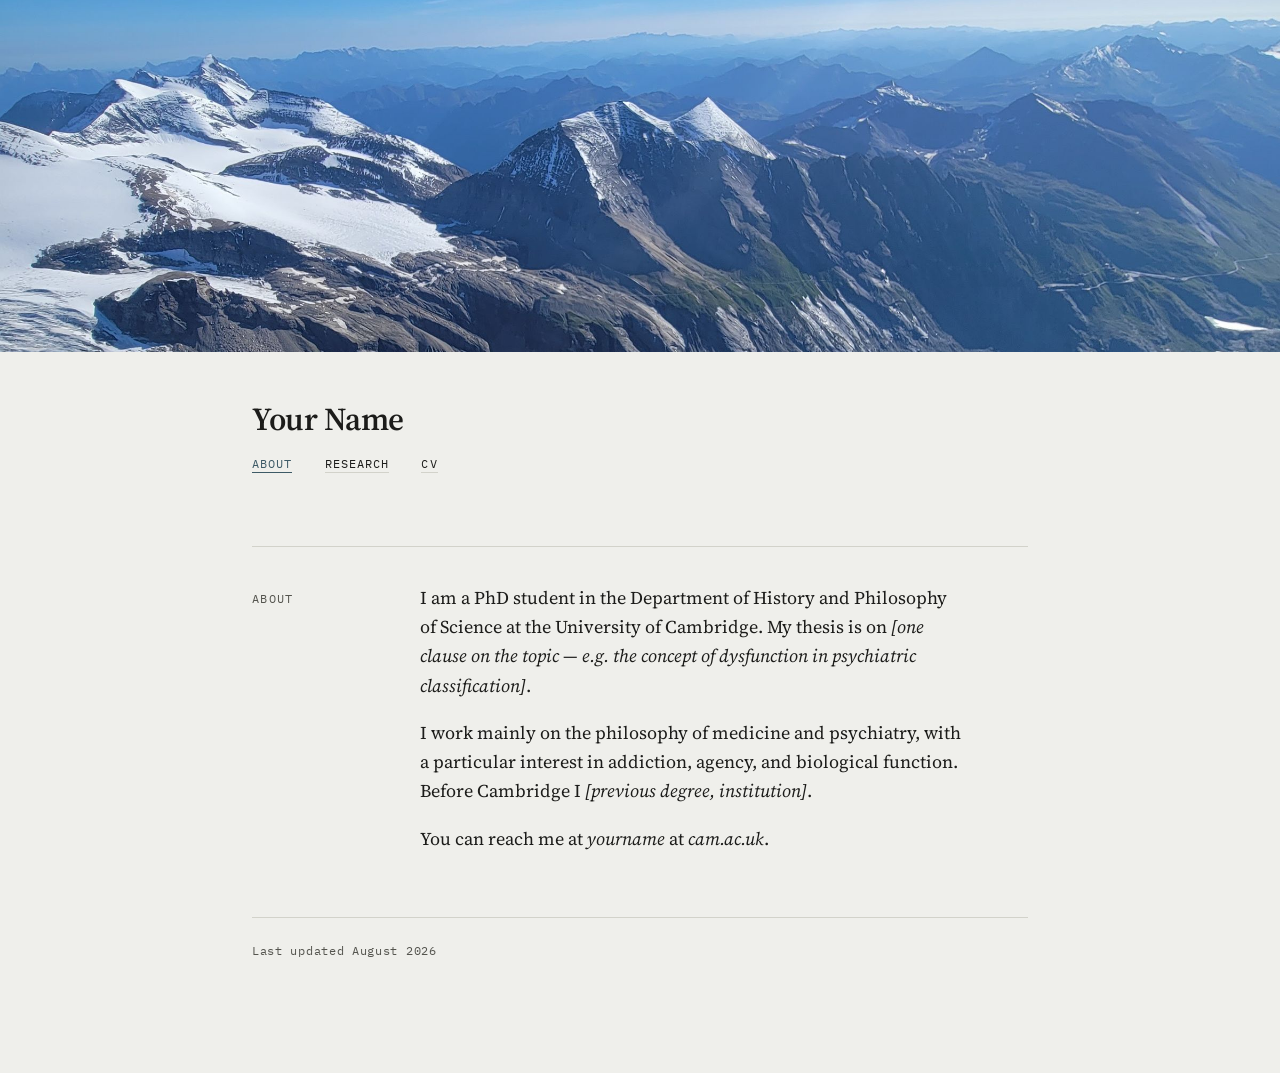
==== index.html @ 705f52ce "Add files via upload" ====
<!DOCTYPE html>
<html lang="en">
<head>
<meta charset="utf-8">
<meta name="viewport" content="width=device-width, initial-scale=1">
<title>Your Name</title>
<meta name="description" content="Academic website — philosophy of medicine, psychiatry, and addiction.">
<link rel="preconnect" href="https://fonts.googleapis.com">
<link rel="preconnect" href="https://fonts.gstatic.com" crossorigin>
<link href="https://fonts.googleapis.com/css2?family=Source+Serif+4:opsz,wght@8..60,400;8..60,600&family=IBM+Plex+Mono:wght@400;500&display=swap" rel="stylesheet">
<link rel="stylesheet" href="style.css">
</head>
<body>
<div class="page">

  <header>
    <img class="banner" src="header.jpg" alt="" onerror="this.style.display='none'">
    <h1>Your Name</h1>
    <nav>
      <a href="index.html" class="nav-current">About</a>
      <a href="research.html">Research</a>
      <a href="cv.html">CV</a>
      <!-- <a href="teaching.html">Teaching</a> -->
    </nav>
  </header>

  <section>
    <div class="label">About</div>
    <div>
      <p>I am a PhD student in the Department of History and Philosophy of Science at the University of Cambridge. My thesis is on <em>[one clause on the topic — e.g. the concept of dysfunction in psychiatric classification]</em>.</p>
      <p>I work mainly on the philosophy of medicine and psychiatry, with a particular interest in addiction, agency, and biological function. Before Cambridge I <em>[previous degree, institution]</em>.</p>
      <p>You can reach me at <em>yourname</em> at <em>cam.ac.uk</em>.</p>
    </div>
  </section>

  <footer>
    Last updated August 2026
  </footer>

</div>
</body>
</html>
---- style.css ----
:root{
    --paper:#EFEFEB;
    --ink:#1C1C1A;
    --ink-soft:#54544E;
    --rule:#D2D2CA;
    --accent:#3D5A66;
    --measure:34rem;
  }

  *{box-sizing:border-box;}

  html{-webkit-text-size-adjust:100%;}

  body{
    margin:0;
    overflow-x:hidden;
    background:var(--paper);
    color:var(--ink);
    font-family:"Source Serif 4",Georgia,serif;
    font-size:18px;
    line-height:1.62;
    font-optical-sizing:auto;
  }

  .page{
    max-width:52rem;
    margin:0 auto;
    padding:0 1.75rem 7rem;
  }

  /* ---- masthead ---- */

  header{margin-bottom:4.5rem;}

  h1{
    font-size:2rem;
    font-weight:600;
    letter-spacing:-0.015em;
    line-height:1.2;
    margin:0 0 1rem;
  }

  nav{
    font-family:"IBM Plex Mono",ui-monospace,monospace;
    font-size:0.76rem;
    letter-spacing:0.09em;
    text-transform:uppercase;
  }

  nav a{margin-right:1.5rem;}

  /* ---- marginalia sections ---- */

  section{
    display:grid;
    grid-template-columns:8rem minmax(0,var(--measure));
    gap:2.5rem;
    padding-top:2.25rem;
    border-top:1px solid var(--rule);
    margin-top:2.75rem;
  }

  .label{
    font-family:"IBM Plex Mono",ui-monospace,monospace;
    font-size:0.72rem;
    letter-spacing:0.11em;
    text-transform:uppercase;
    color:var(--ink-soft);
    padding-top:0.45rem;
  }

  section > div > :first-child{margin-top:0;}
  section > div > :last-child{margin-bottom:0;}

  p{margin:0 0 1.15rem;}

  h2{
    font-size:1.05rem;
    font-weight:600;
    margin:2.25rem 0 0.35rem;
    letter-spacing:-0.005em;
  }

  .meta{
    font-family:"IBM Plex Mono",ui-monospace,monospace;
    font-size:0.75rem;
    letter-spacing:0.04em;
    color:var(--ink-soft);
    margin:0 0 0.75rem;
  }

  ul{margin:0 0 1.15rem;padding-left:1.1rem;}
  li{margin-bottom:0.35rem;}

  /* ---- links ---- */

  a{
    color:var(--ink);
    text-decoration:none;
    border-bottom:1px solid var(--rule);
    padding-bottom:1px;
    transition:border-color 0.15s ease,color 0.15s ease;
  }

  a:hover,a:focus-visible{
    color:var(--accent);
    border-bottom-color:var(--accent);
  }

  a:focus-visible{
    outline:2px solid var(--accent);
    outline-offset:3px;
    border-radius:1px;
  }

  /* ---- header image (optional — delete the <img> in the HTML if unwanted) ---- */

  .banner{
    width:100vw;
    margin-left:calc(50% - 50vw);
    height:22rem;
    object-fit:cover;
    object-position:center;
    display:block;
    margin-bottom:3rem;
  }

  @media (max-width:640px){
    .banner{height:11rem;margin-bottom:1.75rem;}
  }

  footer{
    margin-top:4rem;
    padding-top:1.5rem;
    border-top:1px solid var(--rule);
    font-family:"IBM Plex Mono",ui-monospace,monospace;
    font-size:0.72rem;
    letter-spacing:0.06em;
    color:var(--ink-soft);
  }

  /* ---- mobile ---- */

  @media (max-width:640px){
    body{font-size:17px;}
    .page{padding:0 1.35rem 4.5rem;}
    header{margin-bottom:3rem;}
    section{
      grid-template-columns:1fr;
      gap:0.9rem;
      padding-top:1.75rem;
      margin-top:2rem;
    }
    .label{padding-top:0;}
    nav a{display:inline-block;margin:0 1.25rem 0.4rem 0;}
  }

  @media (prefers-reduced-motion:reduce){
    *{transition:none !important;}
  }

.nav-current{
  border-bottom-color:var(--accent);
  color:var(--accent);
}
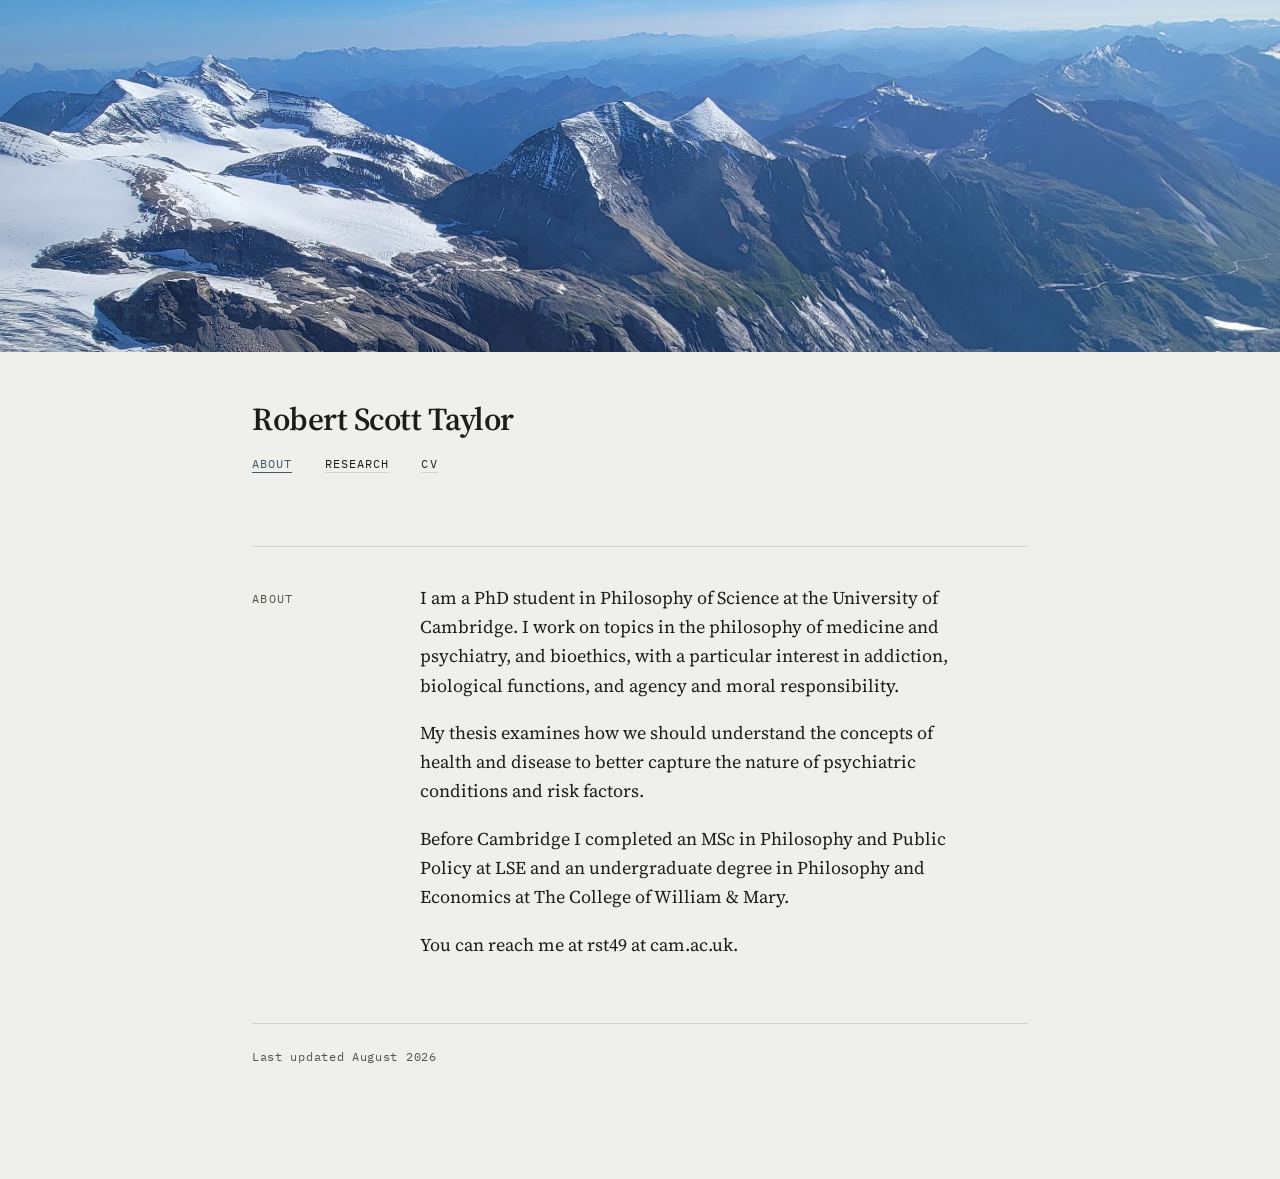
==== commit d36f2129: "Update index.html" ====
--- a/index.html
+++ b/index.html
@@ -15,7 +15,7 @@
 
   <header>
     <img class="banner" src="header.jpg" alt="" onerror="this.style.display='none'">
-    <h1>Your Name</h1>
+    <h1>Robert Scott Taylor</h1>
     <nav>
       <a href="index.html" class="nav-current">About</a>
       <a href="research.html">Research</a>
@@ -27,9 +27,9 @@
   <section>
     <div class="label">About</div>
     <div>
-      <p>I am a PhD student in the Department of History and Philosophy of Science at the University of Cambridge. My thesis is on <em>[one clause on the topic — e.g. the concept of dysfunction in psychiatric classification]</em>.</p>
-      <p>I work mainly on the philosophy of medicine and psychiatry, with a particular interest in addiction, agency, and biological function. Before Cambridge I <em>[previous degree, institution]</em>.</p>
-      <p>You can reach me at <em>yourname</em> at <em>cam.ac.uk</em>.</p>
+      <p>I am a PhD student in Philosophy of Science at the University of Cambridge. I work on topics in the philosophy of medicine and psychiatry, and bioethics, with a particular interest in addiction, biological functions, and agency and moral responsibility. </p> <p> My thesis examines how we should understand the concepts of health and disease to better capture the nature of psychiatric conditions and risk factors.</p>
+      <p> Before Cambridge I completed an MSc in Philosophy and Public Policy at LSE and an undergraduate degree in Philosophy and Economics at The College of William &amp; Mary.</p>
+      <p>You can reach me at rst49 at cam.ac.uk.</p>
     </div>
   </section>
 
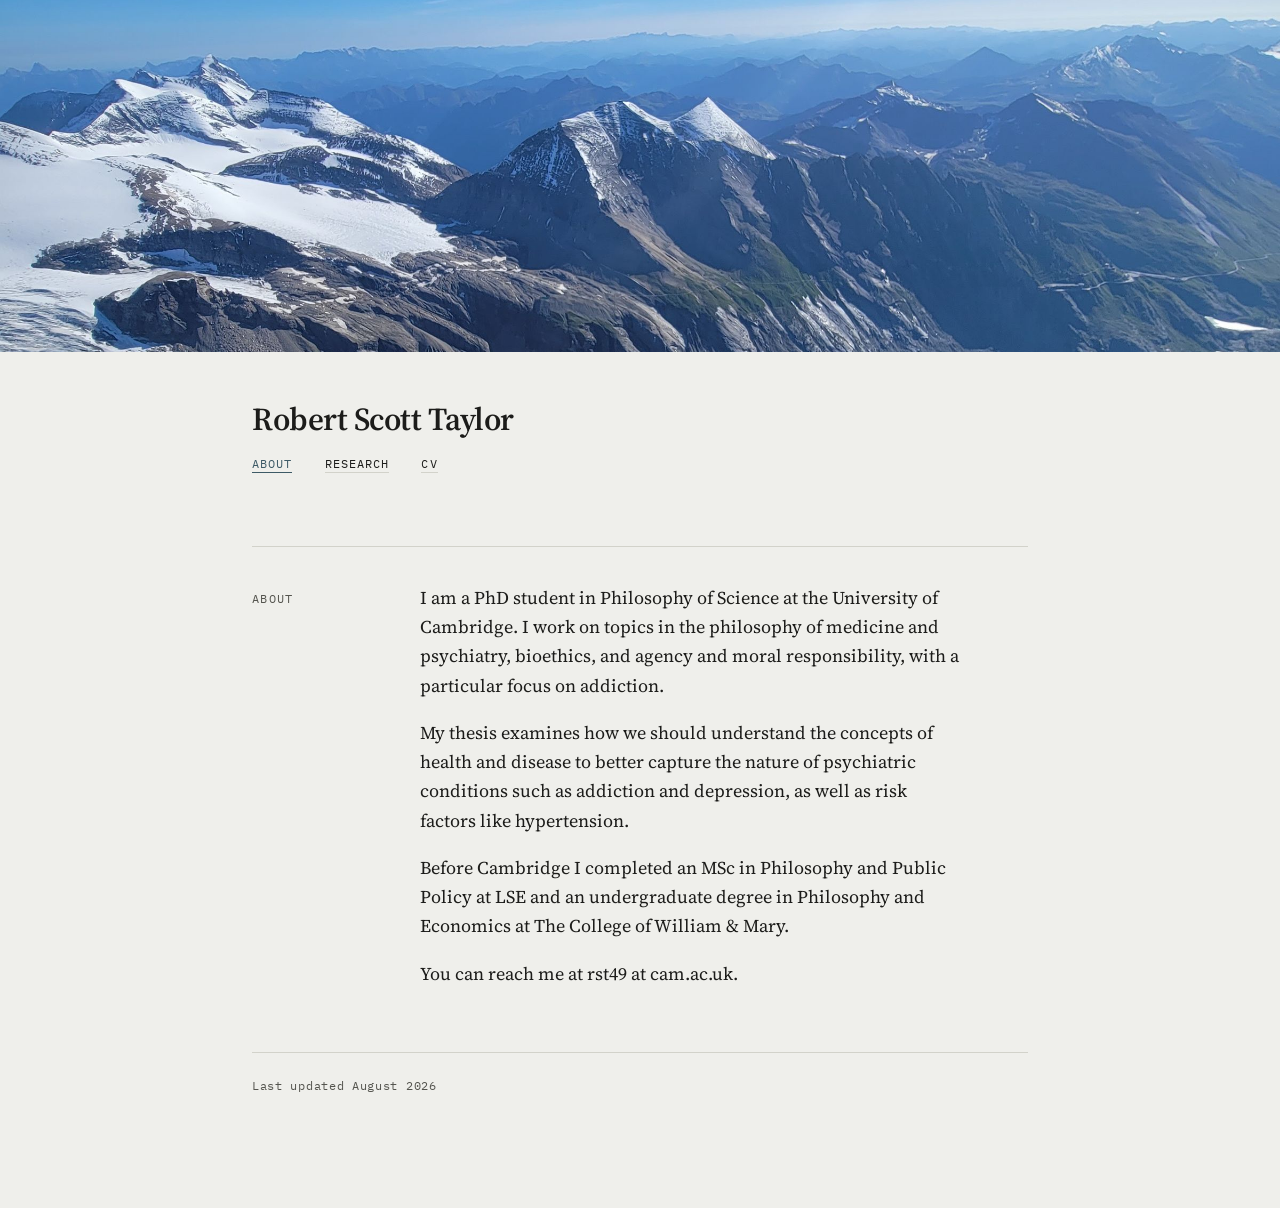
==== commit 7352ea9d: "Update index.html" ====
--- a/index.html
+++ b/index.html
@@ -27,7 +27,7 @@
   <section>
     <div class="label">About</div>
     <div>
-      <p>I am a PhD student in Philosophy of Science at the University of Cambridge. I work on topics in the philosophy of medicine and psychiatry, and bioethics, with a particular interest in addiction, biological functions, and agency and moral responsibility. </p> <p> My thesis examines how we should understand the concepts of health and disease to better capture the nature of psychiatric conditions and risk factors.</p>
+      <p>I am a PhD student in Philosophy of Science at the University of Cambridge. I work on topics in the philosophy of medicine and psychiatry, bioethics, and agency and moral responsibility, with a particular focus on addiction. </p> <p> My thesis examines how we should understand the concepts of health and disease to better capture the nature of psychiatric conditions such as addiction and depression, as well as risk factors like hypertension.</p>
       <p> Before Cambridge I completed an MSc in Philosophy and Public Policy at LSE and an undergraduate degree in Philosophy and Economics at The College of William &amp; Mary.</p>
       <p>You can reach me at rst49 at cam.ac.uk.</p>
     </div>
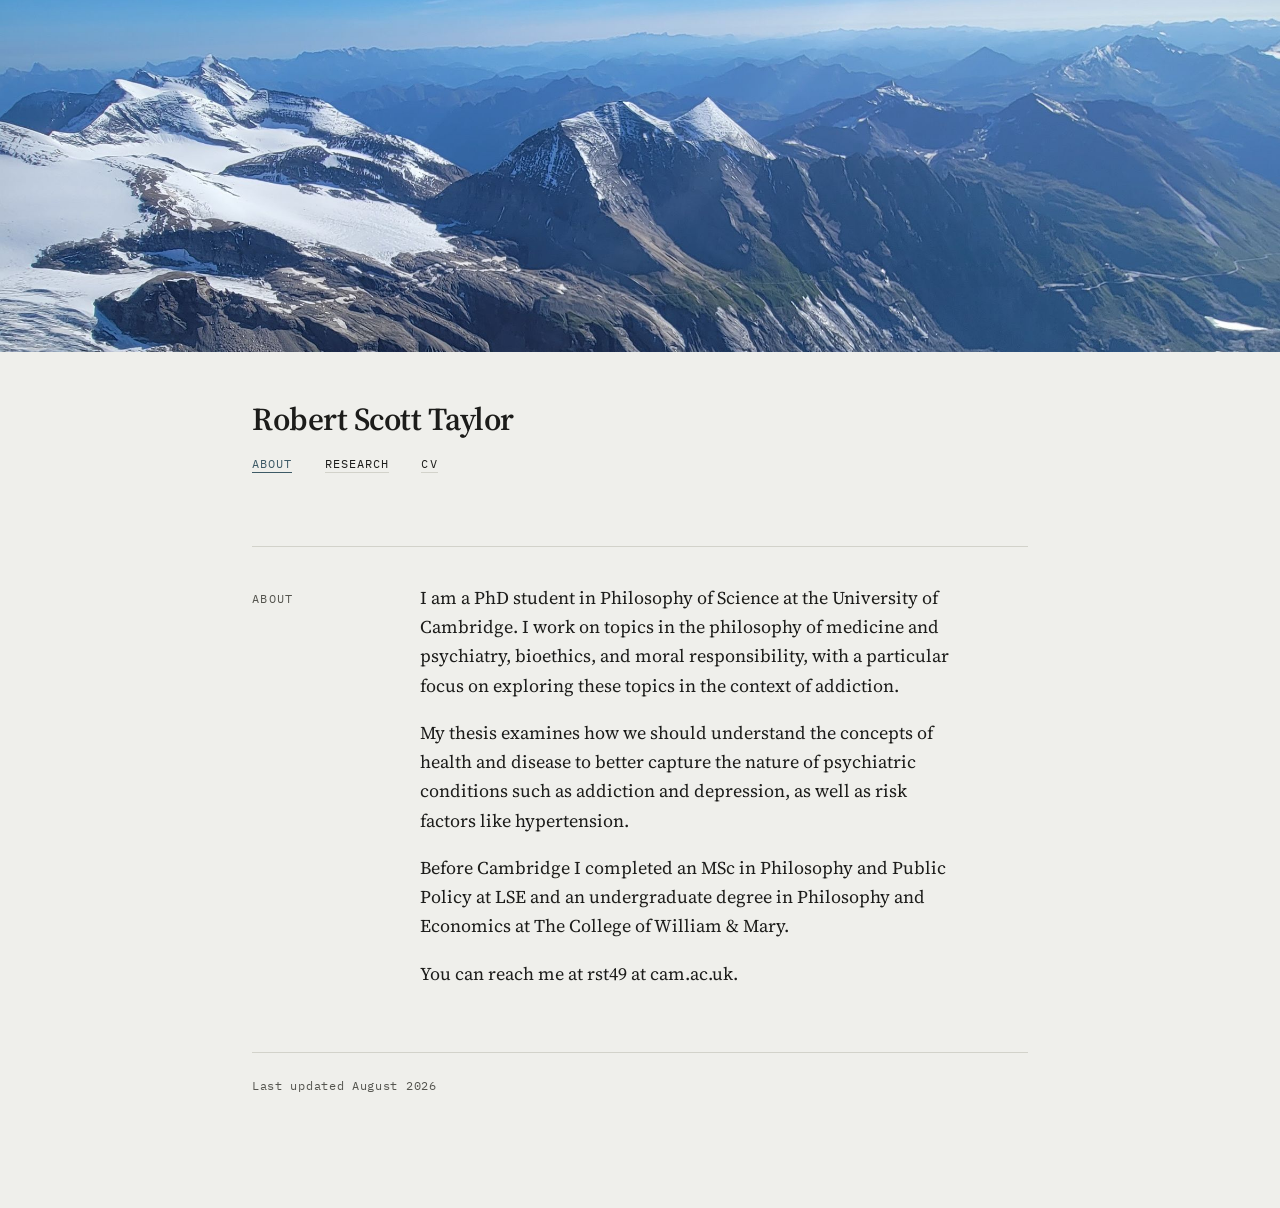
==== commit 7474c63c: "Update index.html" ====
--- a/index.html
+++ b/index.html
@@ -27,7 +27,7 @@
   <section>
     <div class="label">About</div>
     <div>
-      <p>I am a PhD student in Philosophy of Science at the University of Cambridge. I work on topics in the philosophy of medicine and psychiatry, bioethics, and agency and moral responsibility, with a particular focus on addiction. </p> <p> My thesis examines how we should understand the concepts of health and disease to better capture the nature of psychiatric conditions such as addiction and depression, as well as risk factors like hypertension.</p>
+      <p>I am a PhD student in Philosophy of Science at the University of Cambridge. I work on topics in the philosophy of medicine and psychiatry, bioethics, and moral responsibility, with a particular focus on exploring these topics in the context of addiction. </p> <p> My thesis examines how we should understand the concepts of health and disease to better capture the nature of psychiatric conditions such as addiction and depression, as well as risk factors like hypertension.</p>
       <p> Before Cambridge I completed an MSc in Philosophy and Public Policy at LSE and an undergraduate degree in Philosophy and Economics at The College of William &amp; Mary.</p>
       <p>You can reach me at rst49 at cam.ac.uk.</p>
     </div>
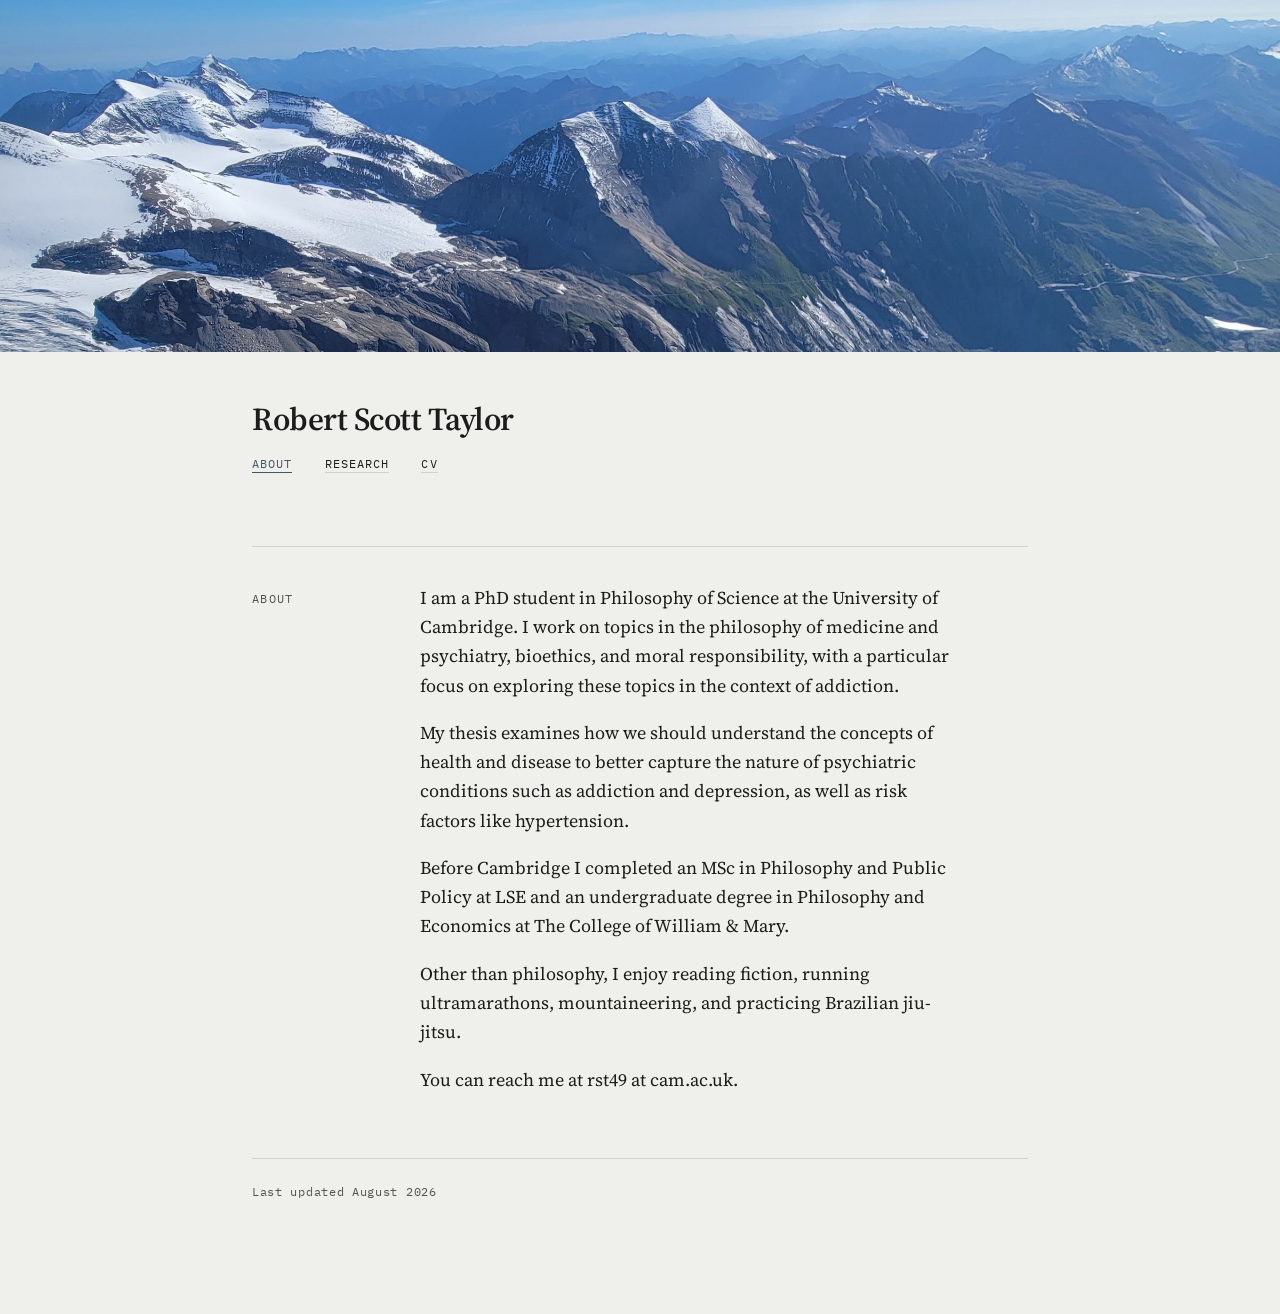
==== commit 0f058971: "Update index.html" ====
--- a/index.html
+++ b/index.html
@@ -28,7 +28,7 @@
     <div class="label">About</div>
     <div>
       <p>I am a PhD student in Philosophy of Science at the University of Cambridge. I work on topics in the philosophy of medicine and psychiatry, bioethics, and moral responsibility, with a particular focus on exploring these topics in the context of addiction. </p> <p> My thesis examines how we should understand the concepts of health and disease to better capture the nature of psychiatric conditions such as addiction and depression, as well as risk factors like hypertension.</p>
-      <p> Before Cambridge I completed an MSc in Philosophy and Public Policy at LSE and an undergraduate degree in Philosophy and Economics at The College of William &amp; Mary.</p>
+      <p> Before Cambridge I completed an MSc in Philosophy and Public Policy at LSE and an undergraduate degree in Philosophy and Economics at The College of William &amp; Mary.</p>  <p>Other than philosophy, I enjoy reading fiction, running ultramarathons, mountaineering, and practicing Brazilian jiu-jitsu.</p>
       <p>You can reach me at rst49 at cam.ac.uk.</p>
     </div>
   </section>
--- a/style.css
+++ b/style.css
@@ -82,14 +82,28 @@
   }
 
   .meta{
-    font-family:"IBM Plex Mono",ui-monospace,monospace;
-    font-size:0.75rem;
-    letter-spacing:0.04em;
+    font-size:0.94rem;
     color:var(--ink-soft);
     margin:0 0 0.75rem;
   }
 
   ul{margin:0 0 1.15rem;padding-left:1.1rem;}
+
+  /* ---- CV entries ---- */
+
+  .entry{margin-bottom:1.5rem;}
+  .entry:last-child{margin-bottom:0;}
+
+  .entry-title{
+    line-height:1.4;
+    margin-bottom:0.15rem;
+  }
+
+  .entry-detail{
+    font-size:0.94rem;
+    line-height:1.5;
+    color:var(--ink-soft);
+  }
   li{margin-bottom:0.35rem;}
 
   /* ---- links ---- */
